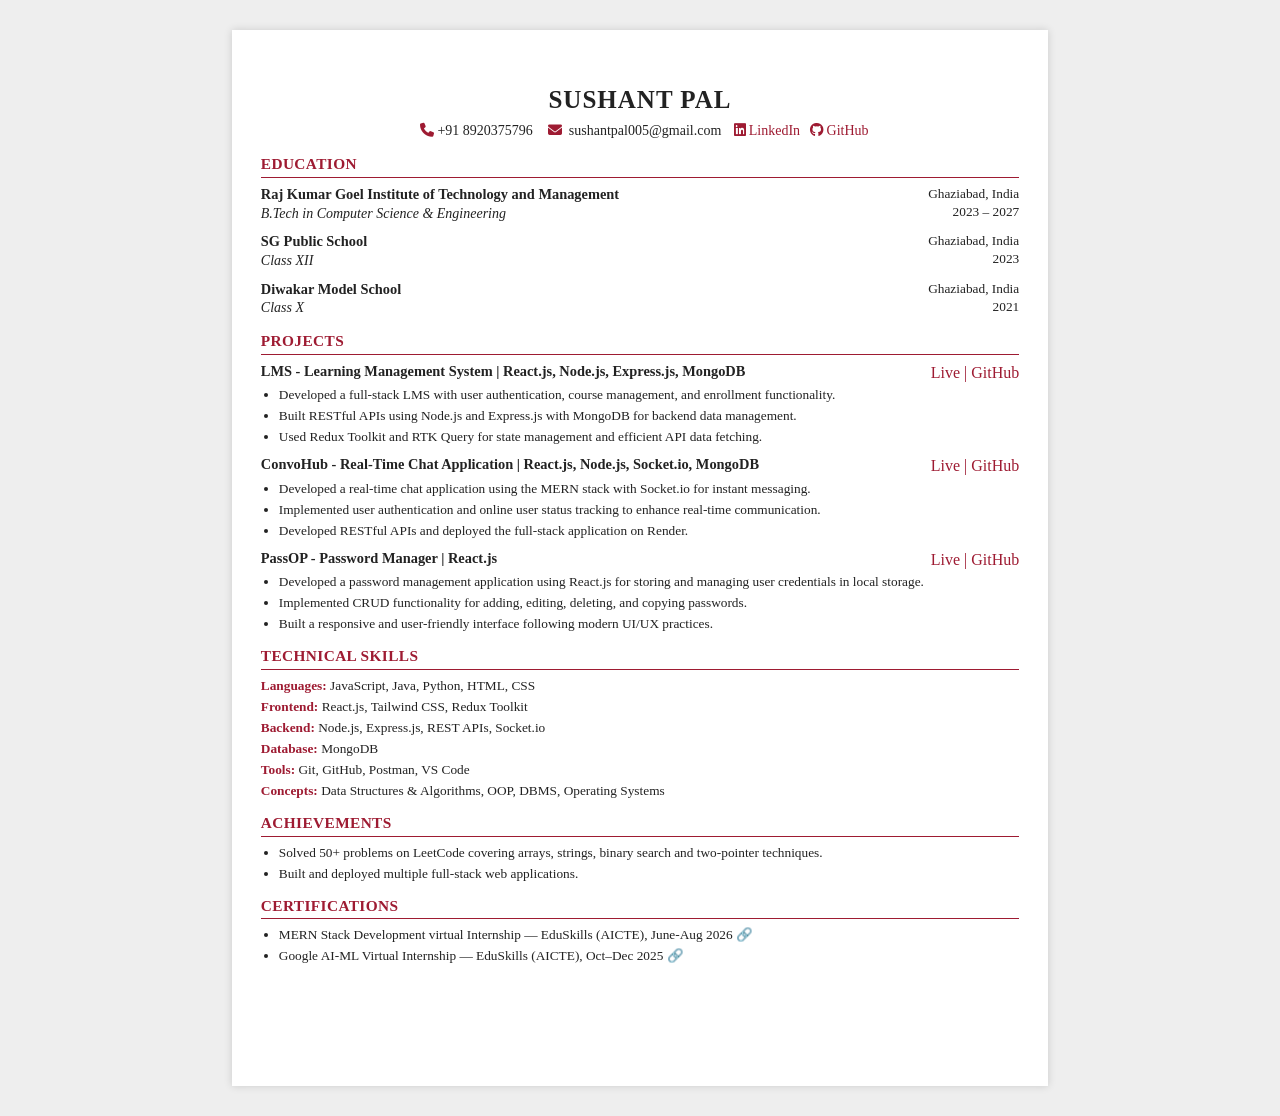
==== index.html @ 18d38f1f "updated resume" ====
<!DOCTYPE html>
<html lang="en">

<head>
    <meta charset="UTF-8">
    <meta name="viewport" content="width=device-width, initial-scale=1.0">
    <title>Resume - Sushant Pal</title>
    <link rel="stylesheet" href="style.css">
    <link rel="stylesheet"
          href="https://cdnjs.cloudflare.com/ajax/libs/font-awesome/6.5.2/css/all.min.css">
</head>

<body>

    <div class="resume">

        <!-- HEADER -->
        <header class="header">
            <h1>SUSHANT PAL</h1>

            <div class="contact">
                <span></span>
                <span><i class="fa-solid fa-phone"></i>+91 8920375796</span>
                <span></span>
                <span><i class="fa-solid fa-envelope"></i> sushantpal005@gmail.com</span>
                <span></span>
                <a href="https://www.linkedin.com/in/sushant-pal-5a419035a/"><i class="fa-brands fa-linkedin"></i>LinkedIn</a>
                <span></span>
                <a href="https://github.com/sushantpal005-pixel"><i class="fa-brands fa-github"></i>GitHub</a>
            </div>
        </header>


        <!-- EDUCATION -->
        <section>
            <h2>EDUCATION</h2>

            <div class="entry">
                <div class="entry-header">
                    <div>
                        <h3>Raj Kumar Goel Institute of Technology and Management</h3>
                        <p class="degree">B.Tech in Computer Science & Engineering</p>
                    </div>

                    <div class="right">
                        <span>Ghaziabad, India</span>
                        <span>2023 – 2027</span>
                    </div>
                </div>

                
            </div>

            <div class="entry">
                <div class="entry-header">
                    <div>
                        <h3>SG Public School</h3>
                        <p class="degree">Class XII</p>
                    </div>

                    <div class="right">
                        <span>Ghaziabad, India</span>
                        <span>2023</span>
                    </div>
                </div>

                
            </div>

            <div class="entry">
                <div class="entry-header">
                    <div>
                        <h3>Diwakar Model School</h3>
                        <p class="degree">Class X</p>
                    </div>

                    <div class="right">
                        <span>Ghaziabad, India</span>
                        <span>2021</span>
                    </div>
                </div>

                
            </div>
        </section>

        <!--
         EXPERIENCE 
        <section>
            <h2>EXPERIENCE</h2>

            <div class="entry">
                <div class="entry-header">
                    <div>
                        <h3>Software Developer Intern</h3>
                        <p class="company">Company Name</p>
                    </div>

                    <div class="right">
                        <span>Delhi, India</span>
                        <span>Jun 2025 – Aug 2025</span>
                    </div>
                </div>

                <ul>
                    <li>
                        Developed responsive web applications using React.js,
                        Node.js and MongoDB.
                    </li>

                    <li>
                        Designed and implemented REST APIs for authentication,
                        user management and application data.
                    </li>

                    <li>
                        Improved application performance and reduced API
                        response time by 25%.
                    </li>
                </ul>
            </div>
        </section>
-->

        <!-- PROJECTS -->
        <section>
            <h2>PROJECTS</h2>

            <div class="entry">
                <div class="entry-header">
                    <div>
                        <h3>LMS - Learning Management System | React.js, Node.js, Express.js, MongoDB</h3>
                    </div>

                    <span class="live">
                        <a href="https://lms-onlinelearning.onrender.com/">Live | </a>
                        <a href="https://github.com/sushantpal005-pixel/LMS-Deploy">GitHub</a>
                    </span>
                </div>

                <ul>
                    <li>
                        Developed a full-stack LMS with user authentication, course management, and enrollment functionality.
                    </li>

                    <li>
                        Built RESTful APIs using Node.js and Express.js with MongoDB for backend data management.
                    </li>

                    <li>
                        Used Redux Toolkit and RTK Query for state management and efficient API data fetching.
                    </li>
                </ul>
            </div>


            <div class="entry">
                <div class="entry-header">
                    <div>
                        <h3>ConvoHub - Real-Time Chat Application | React.js, Node.js, Socket.io, MongoDB</h3>
                    </div>

                    <div class="live">
                        <a href="https://convohub-ju3o.onrender.com/">Live | </a>
                        <a href="https://github.com/sushantpal005-pixel/convoHub-mern">GitHub</a>
                    </div>
                </div>

                <ul>
                    <li>
                        Developed a real-time chat application using the MERN stack with Socket.io for instant messaging.
                    </li>

                    <li>
                        Implemented user authentication and online user status tracking to enhance real-time communication.
                    </li>
                    <li>
                        Developed RESTful APIs and deployed the full-stack application on Render.
                    </li>
                </ul>
            </div>


            <div class="entry">
                <div class="entry-header">
                    <div>
                        <h3>PassOP - Password Manager | React.js</h3>
                    </div>

                    <div class="live">
                        <a href="https://pass-op-react.vercel.app/">Live | </a>
                        <a href="https://github.com/sushantpal005-pixel/PassOP-react">GitHub</a>
                    </div>
                </div>

                <ul>
                    <li>
                        Developed a password management application using React.js for storing and managing user credentials in local storage.
                    </li>
                    <li>
                        Implemented CRUD functionality for adding, editing, deleting, and copying passwords.
                    </li>
                    <li>
                        Built a responsive and user-friendly interface following modern UI/UX practices.
                    </li>
                </ul>
            </div>



        </section>


        <!-- TECHNICAL SKILLS -->
        <section>
            <h2>TECHNICAL SKILLS</h2>

            <div class="skills">
                <p>
                    <strong>Languages:</strong>
                    JavaScript, Java, Python, HTML, CSS
                </p>

                <p>
                    <strong>Frontend:</strong>
                    React.js, Tailwind CSS, Redux Toolkit
                </p>

                <p>
                    <strong>Backend:</strong>
                    Node.js, Express.js, REST APIs, Socket.io
                </p>

                <p>
                    <strong>Database:</strong>
                    MongoDB
                </p>

                <p>
                    <strong>Tools:</strong>
                    Git, GitHub, Postman, VS Code
                </p>

                <p>
                    <strong>Concepts:</strong>
                    Data Structures & Algorithms, OOP, DBMS, Operating Systems
                </p>
            </div>
        </section>


        <!-- ACHIEVEMENTS -->
        <section>
            <h2>ACHIEVEMENTS</h2>

            <ul>
                <li>
                    Solved 50+ problems on LeetCode covering arrays,
                    strings, binary search and two-pointer techniques.
                </li>

                <li>
                    Built and deployed multiple full-stack web applications.
                </li>
            </ul>
        </section>


        <!-- CERTIFICATIONS -->
        <section>
            <h2>CERTIFICATIONS</h2>

            <div class="entry">
                <ul>
                    <li>
                        MERN Stack Development virtual Internship — EduSkills (AICTE), June-Aug 2026
                        <a href="https://drive.google.com/file/d/1YfRNL2fvGr2Np6_k_UJyIWedV8DKwiIe/view"
                            target="_blank">🔗</a> 
                    </li>
                    <li>
                        Google AI-ML Virtual Internship — EduSkills (AICTE), Oct–Dec 2025
                        <a href="https://drive.google.com/file/d/1X8uutxvXl7afaY8rcq-pn6VbrRrVUR4I/view"
                            target="_blank">🔗</a>
                    </li>

                </ul>
            </div>
        </section>

    </div>

</body>

</html>
---- style.css ----
/* ================================
   HARVARD STYLE RESUME
   ================================ */

* {
    margin: 0;
    padding: 0;
    box-sizing: border-box;
}

body {
    background: #eeeeee;
    font-family: "Times New Roman", Times, serif;
    color: #222;
    line-height: 1.35;
}


/* ================================
   RESUME PAGE
   ================================ */

.contact i {
    color: #9e1b32;
    margin-right: 3px;
}
/* 
.resume {
    width: 8.5in;
    min-height: 11in;
    margin: 30px auto;
    padding: 0.55in 0.65in;

    background: white;

    box-shadow: 0 0 8px rgba(0, 0, 0, 0.15);
} */

.resume {
    width: 8.5in;
    min-height: 11in;
    margin: 30px auto;
    padding: 0.55in 0.3in;
    background: white;
    box-shadow: 0 0 8px rgba(0, 0, 0, 0.15);
}


/* ================================
   HEADER
   ================================ */

.header {
    text-align: center;
    margin-bottom: 14px;
}

.header h1 {
    font-size: 25px;
    font-weight: bold;
    letter-spacing: 1px;
    margin-bottom: 5px;
}

.contact {
    font-size: 10.5pt;
}

.contact span {
    margin: 0 3px;
}

a {
    color: #9e1b32;
    text-decoration: none;
}

a:hover {
    text-decoration: underline;
}


/* ================================
   SECTION
   ================================ */

section {
    margin-top: 13px;
}

section h2 {
    font-size: 11.5pt;
    font-weight: bold;

    color: #9e1b32;

    border-bottom: 1.5px solid #9e1b32;

    padding-bottom: 2px;
    margin-bottom: 7px;

    letter-spacing: 0.4px;
}


/* ================================
   ENTRY
   ================================ */

.entry {
    margin-bottom: 9px;
}

.entry-header {
    display: flex;
    justify-content: space-between;
    align-items: flex-start;
}

.entry-header h3 {
    font-size: 10.8pt;
    font-weight: bold;
}

.degree,
.company {
    font-size: 10.5pt;
    font-style: italic;
}

.right {
    display: flex;
    flex-direction: column;
    text-align: right;

    font-size: 10pt;
    white-space: nowrap;
}

.left {
    display: flex;
    text-align: right;
    font-size: 10pt;
    white-space: nowrap;
}


/* ================================
   BODY TEXT
   ================================ */

.details {
    font-size: 10pt;
    margin-top: 2px;
}

ul {
    margin-top: 3px;
    padding-left: 18px;
}

li {
    font-size: 10pt;
    margin-bottom: 3px;
}

p {
    font-size: 10pt;
}


/* ================================
   SKILLS
   ================================ */

.skills p {
    margin-bottom: 3px;
}

.skills strong {
    color: #9e1b32;
}


/* ================================
   PRINT
   ================================ */

@media print {

    body {
        background: white;
    }

    .resume {
    width: 100%;
    min-height: auto;
    margin: 0;
    padding: 0.5in 0.3in;
    box-shadow: none;
}

    a {
        color: #9e1b32;
    }
}


/* ================================
   MOBILE
   ================================ */

@media screen and (max-width: 900px) {

    .resume {
        width: 95%;
        min-height: auto;
        margin: 10px auto;
        padding: 30px;
    }

    .entry-header {
        gap: 20px;
    }
}

@media screen and (max-width: 600px) {

    .resume {
        width: 100%;
        min-height: auto;
        padding: 15px 10px;
        margin: 0;
        box-shadow: none;
    }

    .header {
        margin-bottom: 10px;
    }

    .header h1 {
        font-size: 22px;
    }

    .contact {
        font-size: 9.5pt;
        line-height: 1.5;
    }

    section {
        margin-top: 10px;
    }

    section h2 {
        font-size: 11pt;
    }

    .entry-header {
        flex-direction: column;
    }

    .right {
        text-align: left;
        margin-top: 2px;
    }

    .details,
    li,
    p {
        font-size: 9.5pt;
    }
}
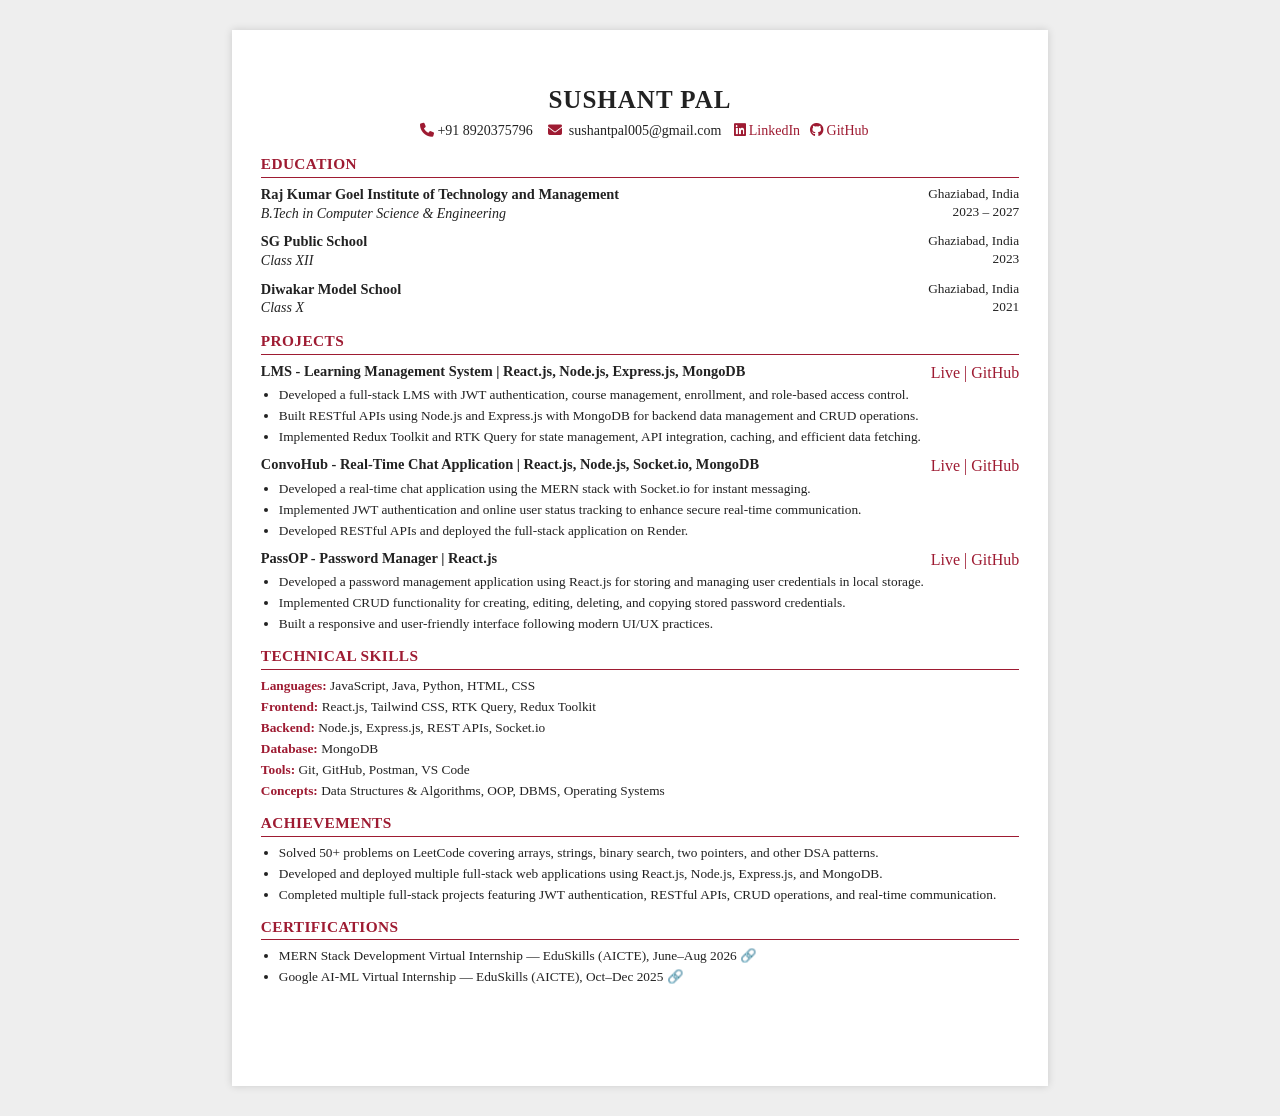
==== commit 9f4872eb: "updated resume" ====
--- a/index.html
+++ b/index.html
@@ -140,15 +140,18 @@
 
                 <ul>
                     <li>
-                        Developed a full-stack LMS with user authentication, course management, and enrollment functionality.
-                    </li>
-
-                    <li>
-                        Built RESTful APIs using Node.js and Express.js with MongoDB for backend data management.
-                    </li>
-
-                    <li>
-                        Used Redux Toolkit and RTK Query for state management and efficient API data fetching.
+                        <!-- Developed a full-stack LMS with user authentication, course management, and enrollment functionality. -->
+                        Developed a full-stack LMS with JWT authentication, course management, enrollment, and role-based access control.
+                    </li>
+
+                    <li>
+                        <!-- Built RESTful APIs using Node.js and Express.js with MongoDB for backend data management. -->
+                        Built RESTful APIs using Node.js and Express.js with MongoDB for backend data management and CRUD operations.
+                    </li>
+
+                    <li>
+                        <!-- Used Redux Toolkit and RTK Query for state management and efficient API data fetching. -->
+                        Implemented Redux Toolkit and RTK Query for state management, API integration, caching, and efficient data fetching.
                     </li>
                 </ul>
             </div>
@@ -172,7 +175,8 @@
                     </li>
 
                     <li>
-                        Implemented user authentication and online user status tracking to enhance real-time communication.
+                        <!-- Implemented user authentication and online user status tracking to enhance real-time communication. -->
+                         Implemented JWT authentication and online user status tracking to enhance secure real-time communication.
                     </li>
                     <li>
                         Developed RESTful APIs and deployed the full-stack application on Render.
@@ -198,7 +202,8 @@
                         Developed a password management application using React.js for storing and managing user credentials in local storage.
                     </li>
                     <li>
-                        Implemented CRUD functionality for adding, editing, deleting, and copying passwords.
+                        <!-- Implemented CRUD functionality for adding, editing, deleting, and copying passwords. -->
+                         Implemented CRUD functionality for creating, editing, deleting, and copying stored password credentials.
                     </li>
                     <li>
                         Built a responsive and user-friendly interface following modern UI/UX practices.
@@ -223,7 +228,7 @@
 
                 <p>
                     <strong>Frontend:</strong>
-                    React.js, Tailwind CSS, Redux Toolkit
+                    React.js, Tailwind CSS, RTK Query, Redux Toolkit
                 </p>
 
                 <p>
@@ -255,13 +260,16 @@
 
             <ul>
                 <li>
-                    Solved 50+ problems on LeetCode covering arrays,
-                    strings, binary search and two-pointer techniques.
+                    Solved 50+ problems on LeetCode covering arrays, strings, binary
+                    search, two pointers, and other DSA patterns.
                 </li>
 
                 <li>
-                    Built and deployed multiple full-stack web applications.
+                    Developed and deployed multiple full-stack web applications using
+                    React.js, Node.js, Express.js, and MongoDB.
+
                 </li>
+                <li> Completed multiple full-stack projects featuring JWT authentication, RESTful APIs, CRUD operations, and real-time communication. </li>
             </ul>
         </section>
 
@@ -273,7 +281,7 @@
             <div class="entry">
                 <ul>
                     <li>
-                        MERN Stack Development virtual Internship — EduSkills (AICTE), June-Aug 2026
+                        MERN Stack Development Virtual Internship — EduSkills (AICTE), June–Aug 2026
                         <a href="https://drive.google.com/file/d/1YfRNL2fvGr2Np6_k_UJyIWedV8DKwiIe/view"
                             target="_blank">🔗</a> 
                     </li>
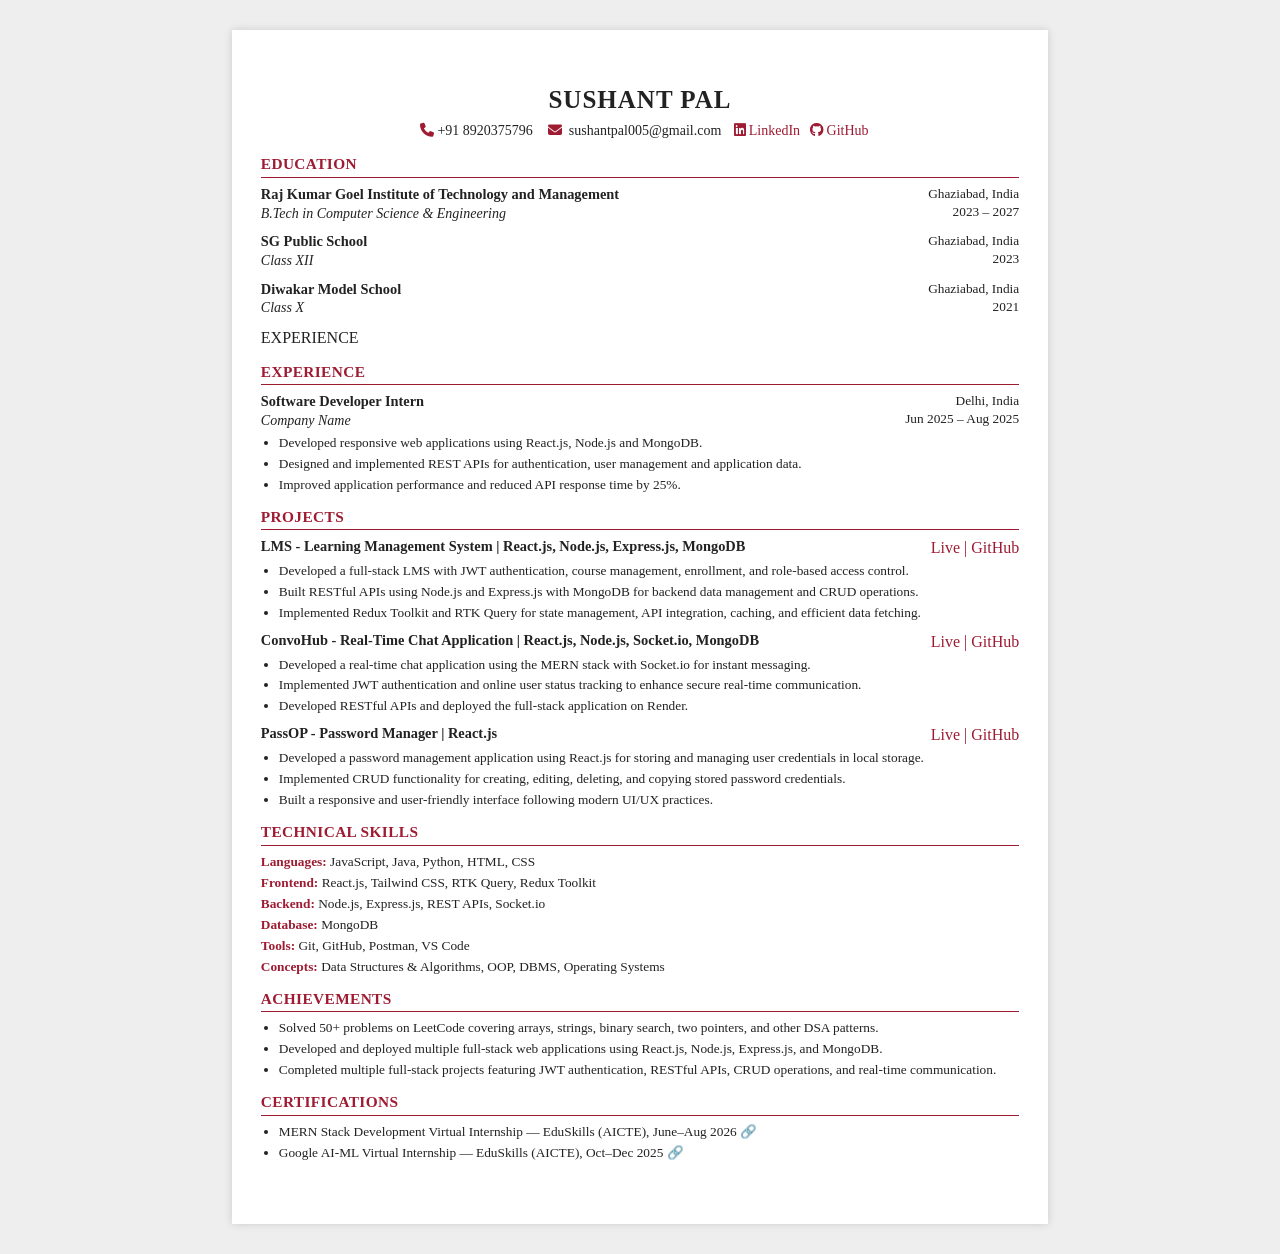
==== commit 30304492: "updated resume" ====
--- a/index.html
+++ b/index.html
@@ -84,7 +84,7 @@
             </div>
         </section>
 
-        <!--
+        
          EXPERIENCE 
         <section>
             <h2>EXPERIENCE</h2>
@@ -120,7 +120,6 @@
                 </ul>
             </div>
         </section>
--->
 
         <!-- PROJECTS -->
         <section>
@@ -140,17 +139,17 @@
 
                 <ul>
                     <li>
-                        <!-- Developed a full-stack LMS with user authentication, course management, and enrollment functionality. -->
+                        
                         Developed a full-stack LMS with JWT authentication, course management, enrollment, and role-based access control.
                     </li>
 
                     <li>
-                        <!-- Built RESTful APIs using Node.js and Express.js with MongoDB for backend data management. -->
+                        
                         Built RESTful APIs using Node.js and Express.js with MongoDB for backend data management and CRUD operations.
                     </li>
 
                     <li>
-                        <!-- Used Redux Toolkit and RTK Query for state management and efficient API data fetching. -->
+                        
                         Implemented Redux Toolkit and RTK Query for state management, API integration, caching, and efficient data fetching.
                     </li>
                 </ul>
--- a/style.css
+++ b/style.css
@@ -1,6 +1,4 @@
-/* ================================
-   HARVARD STYLE RESUME
-   ================================ */
+
 
 * {
     margin: 0;
@@ -16,25 +14,13 @@
 }
 
 
-/* ================================
-   RESUME PAGE
-   ================================ */
+
 
 .contact i {
     color: #9e1b32;
     margin-right: 3px;
 }
-/* 
-.resume {
-    width: 8.5in;
-    min-height: 11in;
-    margin: 30px auto;
-    padding: 0.55in 0.65in;
-
-    background: white;
-
-    box-shadow: 0 0 8px rgba(0, 0, 0, 0.15);
-} */
+
 
 .resume {
     width: 8.5in;
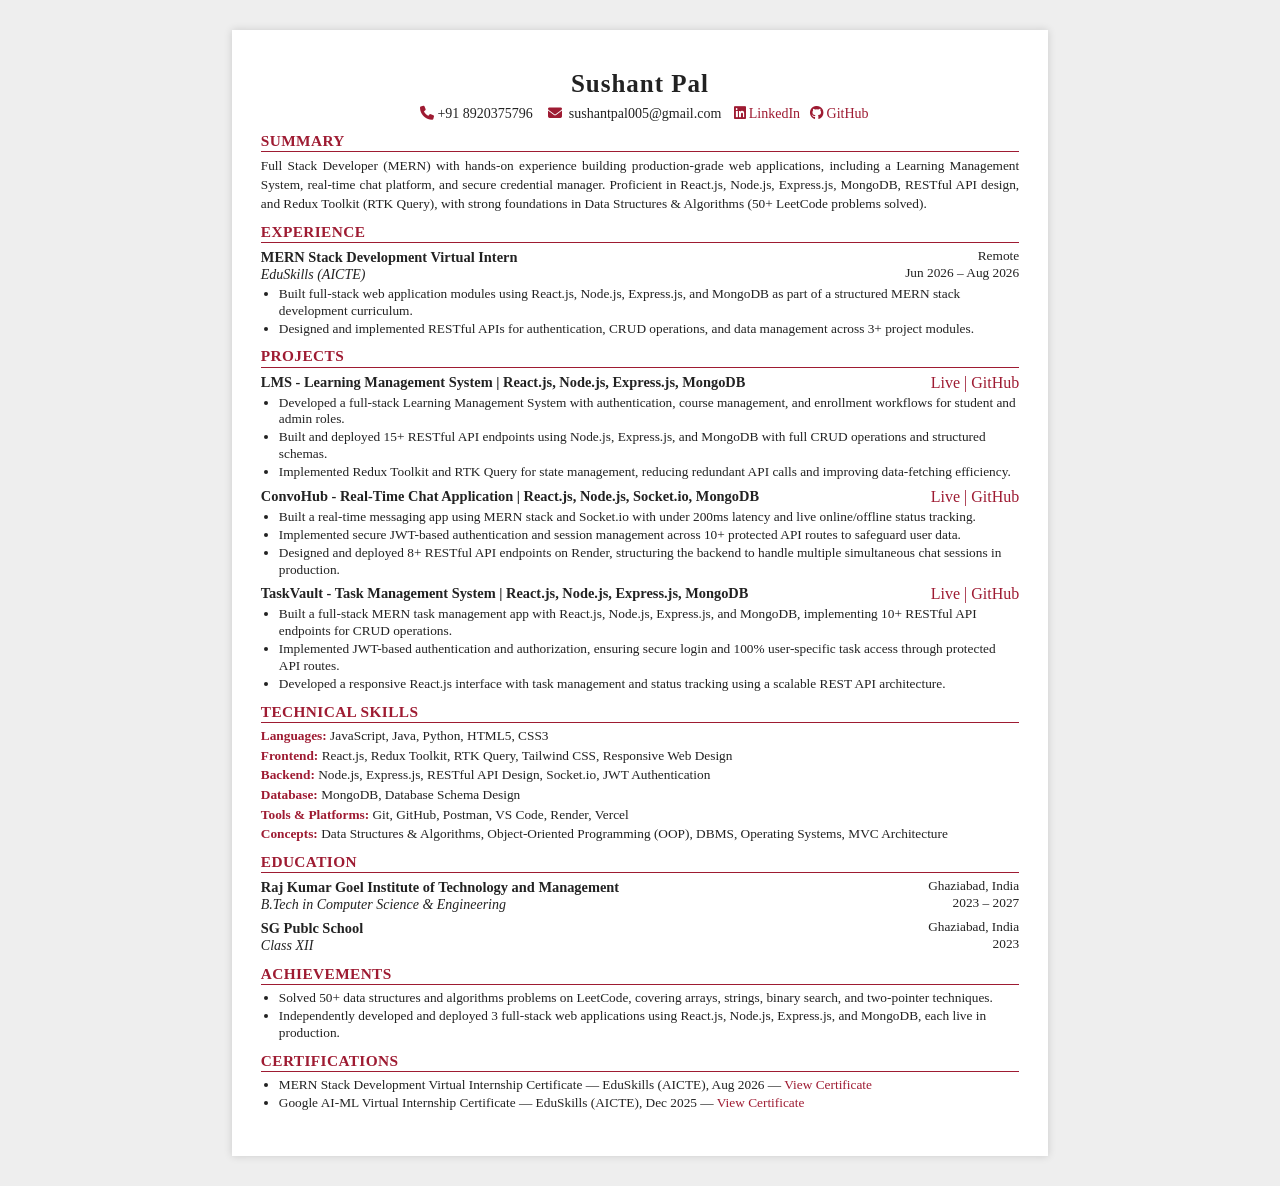
==== commit 548686b4: "Update Resume" ====
--- a/index.html
+++ b/index.html
@@ -1,301 +1,536 @@
-<!DOCTYPE html>
+<!doctype html>
 <html lang="en">
-
-<head>
-    <meta charset="UTF-8">
-    <meta name="viewport" content="width=device-width, initial-scale=1.0">
+  <head>
+    <meta charset="UTF-8" />
+    <meta name="viewport" content="width=device-width, initial-scale=1.0" />
     <title>Resume - Sushant Pal</title>
-    <link rel="stylesheet" href="style.css">
-    <link rel="stylesheet"
-          href="https://cdnjs.cloudflare.com/ajax/libs/font-awesome/6.5.2/css/all.min.css">
-</head>
-
-<body>
-
+    <link
+      rel="stylesheet"
+      href="https://cdnjs.cloudflare.com/ajax/libs/font-awesome/6.5.2/css/all.min.css"
+    />
+    <style>
+      /* ================================
+         HARVARD STYLE RESUME
+         ================================ */
+      * {
+        margin: 0;
+        padding: 0;
+        box-sizing: border-box;
+      }
+      body {
+        background: #eeeeee;
+        font-family: "Times New Roman", Times, serif;
+        color: #222;
+        line-height: 1.25;
+      }
+      /* ================================
+         RESUME PAGE
+         ================================ */
+      .contact i {
+        color: #9e1b32;
+        margin-right: 3px;
+      }
+      .resume {
+        width: 8.5in;
+        min-height: 11in;
+        margin: 30px auto;
+        padding: 0.4in 0.3in;
+        background: white;
+        box-shadow: 0 0 8px rgba(0, 0, 0, 0.15);
+      }
+      /* ================================
+         HEADER
+         ================================ */
+      .header {
+        text-align: center;
+        margin-bottom: 8px;
+      }
+      .header h1 {
+        font-size: 25px;
+        font-weight: bold;
+        letter-spacing: 1px;
+        margin-bottom: 5px;
+      }
+      .contact {
+        font-size: 10.5pt;
+      }
+      .contact span {
+        margin: 0 3px;
+      }
+      a {
+        color: #9e1b32;
+        text-decoration: none;
+      }
+      a:hover {
+        text-decoration: underline;
+      }
+      /* ================================
+         SECTION
+         ================================ */
+      section {
+        margin-top: 9px;
+      }
+      section h2 {
+        font-size: 11.5pt;
+        font-weight: bold;
+        color: #9e1b32;
+        border-bottom: 1.5px solid #9e1b32;
+        padding-bottom: 1px;
+        margin-bottom: 5px;
+        letter-spacing: 0.4px;
+      }
+      /* ================================
+         SUMMARY
+         ================================ */
+      .summary {
+        font-size: 10pt;
+        text-align: justify;
+        line-height: 1.4;
+      }
+      /* ================================
+         ENTRY
+         ================================ */
+      .entry {
+        margin-bottom: 6px;
+      }
+      .entry-header {
+        display: flex;
+        justify-content: space-between;
+        align-items: flex-start;
+      }
+      .entry-header h3 {
+        font-size: 10.8pt;
+        font-weight: bold;
+      }
+      .degree,
+      .company {
+        font-size: 10.5pt;
+        font-style: italic;
+      }
+      .right {
+        display: flex;
+        flex-direction: column;
+        text-align: right;
+        font-size: 10pt;
+        white-space: nowrap;
+      }
+      .left {
+        display: flex;
+        text-align: right;
+        font-size: 10pt;
+        white-space: nowrap;
+      }
+      /* ================================
+         BODY TEXT
+         ================================ */
+      .details {
+        font-size: 10pt;
+        margin-top: 2px;
+      }
+      ul {
+        margin-top: 2px;
+        padding-left: 18px;
+      }
+      li {
+        font-size: 10pt;
+        margin-bottom: 1.5px;
+      }
+      p {
+        font-size: 10pt;
+      }
+      /* ================================
+         SKILLS
+         ================================ */
+      .skills p {
+        margin-bottom: 3px;
+      }
+      .skills strong {
+        color: #9e1b32;
+      }
+      /* ================================
+         PRINT
+         ================================ */
+      @page {
+        size: A4;
+        margin: 0.25in;
+      }
+      @media print {
+        body {
+          background: white;
+        }
+        .resume {
+          width: 100%;
+          min-height: auto;
+          margin: 0;
+          padding: 0;
+          box-shadow: none;
+        }
+        a {
+          color: #9e1b32;
+        }
+      }
+      /* ================================
+         MOBILE
+         ================================ */
+      @media screen and (max-width: 900px) {
+        .resume {
+          width: 95%;
+          min-height: auto;
+          margin: 10px auto;
+          padding: 30px;
+        }
+        .entry-header {
+          gap: 20px;
+        }
+      }
+      @media screen and (max-width: 600px) {
+        .resume {
+          width: 100%;
+          min-height: auto;
+          padding: 15px 10px;
+          margin: 0;
+          box-shadow: none;
+        }
+        .header {
+          margin-bottom: 10px;
+        }
+        .header h1 {
+          font-size: 22px;
+        }
+        .contact {
+          font-size: 9.5pt;
+          line-height: 1.5;
+        }
+        section {
+          margin-top: 10px;
+        }
+        section h2 {
+          font-size: 11pt;
+        }
+        .entry-header {
+          flex-direction: column;
+        }
+        .right {
+          text-align: left;
+          margin-top: 2px;
+        }
+        .details,
+        li,
+        p {
+          font-size: 9.5pt;
+        }
+      }
+    </style>
+  </head>
+
+  <body>
     <div class="resume">
-
-        <!-- HEADER -->
-        <header class="header">
-            <h1>SUSHANT PAL</h1>
-
-            <div class="contact">
-                <span></span>
-                <span><i class="fa-solid fa-phone"></i>+91 8920375796</span>
-                <span></span>
-                <span><i class="fa-solid fa-envelope"></i> sushantpal005@gmail.com</span>
-                <span></span>
-                <a href="https://www.linkedin.com/in/sushant-pal-5a419035a/"><i class="fa-brands fa-linkedin"></i>LinkedIn</a>
-                <span></span>
-                <a href="https://github.com/sushantpal005-pixel"><i class="fa-brands fa-github"></i>GitHub</a>
-            </div>
-        </header>
-
-
-        <!-- EDUCATION -->
-        <section>
-            <h2>EDUCATION</h2>
-
-            <div class="entry">
-                <div class="entry-header">
-                    <div>
-                        <h3>Raj Kumar Goel Institute of Technology and Management</h3>
-                        <p class="degree">B.Tech in Computer Science & Engineering</p>
-                    </div>
-
-                    <div class="right">
-                        <span>Ghaziabad, India</span>
-                        <span>2023 – 2027</span>
-                    </div>
-                </div>
-
-                
-            </div>
-
-            <div class="entry">
-                <div class="entry-header">
-                    <div>
-                        <h3>SG Public School</h3>
-                        <p class="degree">Class XII</p>
-                    </div>
-
-                    <div class="right">
-                        <span>Ghaziabad, India</span>
-                        <span>2023</span>
-                    </div>
-                </div>
-
-                
-            </div>
-
-            <div class="entry">
-                <div class="entry-header">
-                    <div>
-                        <h3>Diwakar Model School</h3>
-                        <p class="degree">Class X</p>
-                    </div>
-
-                    <div class="right">
-                        <span>Ghaziabad, India</span>
-                        <span>2021</span>
-                    </div>
-                </div>
-
-                
-            </div>
-        </section>
+      <!-- HEADER -->
+      <header class="header">
+        <h1>Sushant Pal</h1>
+
+        <div class="contact">
+          <span></span>
+          <span><i class="fa-solid fa-phone"></i>+91 8920375796</span>
+          <span></span>
+          <span><i class="fa-solid fa-envelope"></i> sushantpal005@gmail.com</span>
+          <span></span>
+          <a href="https://www.linkedin.com/in/sushant-pal-5a419035a/"
+            ><i class="fa-brands fa-linkedin"></i>LinkedIn</a
+          >
+          <span></span>
+          <a href="https://github.com/sushantpal005-pixel"
+            ><i class="fa-brands fa-github"></i>GitHub</a
+          >
+        </div>
+      </header>
+
+      <!-- SUMMARY -->
+      <section>
+        <h2>SUMMARY</h2>
+        <p class="summary">
+          Full Stack Developer (MERN) with hands-on experience building
+          production-grade web applications, including a Learning Management
+          System, real-time chat platform, and secure credential manager.
+          Proficient in React.js, Node.js, Express.js, MongoDB, RESTful API
+          design, and Redux Toolkit (RTK Query), with strong foundations in Data
+          Structures & Algorithms (50+ LeetCode problems solved).
+        </p>
+      </section>
+
+      <!-- EXPERIENCE -->
+      <section>
+        <h2>EXPERIENCE</h2>
+
+        <div class="entry">
+          <div class="entry-header">
+            <div>
+              <h3>MERN Stack Development Virtual Intern</h3>
+              <p class="company">EduSkills (AICTE)</p>
+            </div>
+
+            <div class="right">
+              <span>Remote</span>
+              <span>Jun 2026 – Aug 2026</span>
+            </div>
+          </div>
+
+          <ul>
+            <li>
+              Built full-stack web application modules using React.js, Node.js,
+              Express.js, and MongoDB as part of a structured MERN stack
+              development curriculum.
+            </li>
+            <li>
+              Designed and implemented RESTful APIs for authentication, CRUD
+              operations, and data management across 3+ project modules.
+            </li>
+          </ul>
+        </div>
 
         
-         EXPERIENCE 
-        <section>
-            <h2>EXPERIENCE</h2>
-
-            <div class="entry">
-                <div class="entry-header">
-                    <div>
-                        <h3>Software Developer Intern</h3>
-                        <p class="company">Company Name</p>
-                    </div>
-
-                    <div class="right">
-                        <span>Delhi, India</span>
-                        <span>Jun 2025 – Aug 2025</span>
-                    </div>
-                </div>
-
-                <ul>
-                    <li>
-                        Developed responsive web applications using React.js,
-                        Node.js and MongoDB.
-                    </li>
-
-                    <li>
-                        Designed and implemented REST APIs for authentication,
-                        user management and application data.
-                    </li>
-
-                    <li>
-                        Improved application performance and reduced API
-                        response time by 25%.
-                    </li>
-                </ul>
-            </div>
-        </section>
-
-        <!-- PROJECTS -->
-        <section>
-            <h2>PROJECTS</h2>
-
-            <div class="entry">
-                <div class="entry-header">
-                    <div>
-                        <h3>LMS - Learning Management System | React.js, Node.js, Express.js, MongoDB</h3>
-                    </div>
-
-                    <span class="live">
-                        <a href="https://lms-onlinelearning.onrender.com/">Live | </a>
-                        <a href="https://github.com/sushantpal005-pixel/LMS-Deploy">GitHub</a>
-                    </span>
-                </div>
-
-                <ul>
-                    <li>
-                        
-                        Developed a full-stack LMS with JWT authentication, course management, enrollment, and role-based access control.
-                    </li>
-
-                    <li>
-                        
-                        Built RESTful APIs using Node.js and Express.js with MongoDB for backend data management and CRUD operations.
-                    </li>
-
-                    <li>
-                        
-                        Implemented Redux Toolkit and RTK Query for state management, API integration, caching, and efficient data fetching.
-                    </li>
-                </ul>
-            </div>
-
-
-            <div class="entry">
-                <div class="entry-header">
-                    <div>
-                        <h3>ConvoHub - Real-Time Chat Application | React.js, Node.js, Socket.io, MongoDB</h3>
-                    </div>
-
-                    <div class="live">
-                        <a href="https://convohub-ju3o.onrender.com/">Live | </a>
-                        <a href="https://github.com/sushantpal005-pixel/convoHub-mern">GitHub</a>
-                    </div>
-                </div>
-
-                <ul>
-                    <li>
-                        Developed a real-time chat application using the MERN stack with Socket.io for instant messaging.
-                    </li>
-
-                    <li>
-                        <!-- Implemented user authentication and online user status tracking to enhance real-time communication. -->
-                         Implemented JWT authentication and online user status tracking to enhance secure real-time communication.
-                    </li>
-                    <li>
-                        Developed RESTful APIs and deployed the full-stack application on Render.
-                    </li>
-                </ul>
-            </div>
-
-
-            <div class="entry">
-                <div class="entry-header">
-                    <div>
-                        <h3>PassOP - Password Manager | React.js</h3>
-                    </div>
-
-                    <div class="live">
-                        <a href="https://pass-op-react.vercel.app/">Live | </a>
-                        <a href="https://github.com/sushantpal005-pixel/PassOP-react">GitHub</a>
-                    </div>
-                </div>
-
-                <ul>
-                    <li>
-                        Developed a password management application using React.js for storing and managing user credentials in local storage.
-                    </li>
-                    <li>
-                        <!-- Implemented CRUD functionality for adding, editing, deleting, and copying passwords. -->
-                         Implemented CRUD functionality for creating, editing, deleting, and copying stored password credentials.
-                    </li>
-                    <li>
-                        Built a responsive and user-friendly interface following modern UI/UX practices.
-                    </li>
-                </ul>
-            </div>
-
-
-
-        </section>
-
-
-        <!-- TECHNICAL SKILLS -->
-        <section>
-            <h2>TECHNICAL SKILLS</h2>
-
-            <div class="skills">
-                <p>
-                    <strong>Languages:</strong>
-                    JavaScript, Java, Python, HTML, CSS
-                </p>
-
-                <p>
-                    <strong>Frontend:</strong>
-                    React.js, Tailwind CSS, RTK Query, Redux Toolkit
-                </p>
-
-                <p>
-                    <strong>Backend:</strong>
-                    Node.js, Express.js, REST APIs, Socket.io
-                </p>
-
-                <p>
-                    <strong>Database:</strong>
-                    MongoDB
-                </p>
-
-                <p>
-                    <strong>Tools:</strong>
-                    Git, GitHub, Postman, VS Code
-                </p>
-
-                <p>
-                    <strong>Concepts:</strong>
-                    Data Structures & Algorithms, OOP, DBMS, Operating Systems
-                </p>
-            </div>
-        </section>
-
-
-        <!-- ACHIEVEMENTS -->
-        <section>
-            <h2>ACHIEVEMENTS</h2>
-
-            <ul>
-                <li>
-                    Solved 50+ problems on LeetCode covering arrays, strings, binary
-                    search, two pointers, and other DSA patterns.
-                </li>
-
-                <li>
-                    Developed and deployed multiple full-stack web applications using
-                    React.js, Node.js, Express.js, and MongoDB.
-
-                </li>
-                <li> Completed multiple full-stack projects featuring JWT authentication, RESTful APIs, CRUD operations, and real-time communication. </li>
-            </ul>
-        </section>
-
-
-        <!-- CERTIFICATIONS -->
-        <section>
-            <h2>CERTIFICATIONS</h2>
-
-            <div class="entry">
-                <ul>
-                    <li>
-                        MERN Stack Development Virtual Internship — EduSkills (AICTE), June–Aug 2026
-                        <a href="https://drive.google.com/file/d/1YfRNL2fvGr2Np6_k_UJyIWedV8DKwiIe/view"
-                            target="_blank">🔗</a> 
-                    </li>
-                    <li>
-                        Google AI-ML Virtual Internship — EduSkills (AICTE), Oct–Dec 2025
-                        <a href="https://drive.google.com/file/d/1X8uutxvXl7afaY8rcq-pn6VbrRrVUR4I/view"
-                            target="_blank">🔗</a>
-                    </li>
-
-                </ul>
-            </div>
-        </section>
-
+
+      <!-- PROJECTS -->
+      <section>
+        <h2>PROJECTS</h2>
+
+        <div class="entry">
+          <div class="entry-header">
+            <div>
+              <h3>
+                LMS - Learning Management System | React.js, Node.js,
+                Express.js, MongoDB
+              </h3>
+            </div>
+
+            <span class="live">
+              <a href="https://lms-onlinelearning.onrender.com/"
+                >Live |
+              </a>
+              <a href="https://github.com/sushantpal005-pixel/LMS-Deploy"
+                >GitHub</a
+              >
+            </span>
+          </div>
+
+          <ul>
+            <li>
+              Developed a full-stack Learning Management System with
+              authentication, course management, and enrollment workflows for
+              student and admin roles.
+            </li>
+            <li>
+              Built and deployed 15+ RESTful API endpoints using Node.js,
+              Express.js, and MongoDB with full CRUD operations and structured
+              schemas.
+            </li>
+            <li>
+              Implemented Redux Toolkit and RTK Query for state management,
+              reducing redundant API calls and improving data-fetching
+              efficiency.
+            </li>
+          </ul>
+        </div>
+
+        <div class="entry">
+          <div class="entry-header">
+            <div>
+              <h3>
+                ConvoHub - Real-Time Chat Application | React.js, Node.js,
+                Socket.io, MongoDB
+              </h3>
+            </div>
+
+            <div class="live">
+              <a href="https://convohub-ju3o.onrender.com/">Live | </a>
+              <a href="https://github.com/sushantpal005-pixel/convoHub-mern"
+                >GitHub</a
+              >
+            </div>
+          </div>
+
+          <ul>
+            <li>
+              Built a real-time messaging app using MERN stack and Socket.io
+              with under 200ms latency and live online/offline status tracking.
+            </li>
+            <li>
+              Implemented secure JWT-based authentication and session management
+              across 10+ protected API routes to safeguard user data.
+            </li>
+            <li>
+              Designed and deployed 8+ RESTful API endpoints on Render,
+              structuring the backend to handle multiple simultaneous chat
+              sessions in production.
+            </li>
+          </ul>
+        </div>
+
+        <div class="entry">
+          <div class="entry-header">
+            <div>
+              <h3>
+                TaskVault - Task Management System | React.js, Node.js,
+                Express.js, MongoDB
+              </h3>
+            </div>
+
+            <div class="live">
+              <a href="https://taskvault-q0fl.onrender.com">Live | </a>
+              <a href="https://github.com/sushantpal005-pixel/TaskVault">GitHub</a>
+            </div>
+          </div>
+
+          <ul>
+            <li>
+              Built a full-stack MERN task management app with React.js,
+              Node.js, Express.js, and MongoDB, implementing 10+ RESTful API
+              endpoints for CRUD operations.
+            </li>
+            <li>
+              Implemented JWT-based authentication and authorization, ensuring
+              secure login and 100% user-specific task access through protected
+              API routes.
+            </li>
+            <li>
+              Developed a responsive React.js interface with task management and
+              status tracking using a scalable REST API architecture.
+            </li>
+          </ul>
+        </div>
+      </section>
+
+      <!-- TECHNICAL SKILLS -->
+      <section>
+        <h2>TECHNICAL SKILLS</h2>
+
+        <div class="skills">
+          <p>
+            <strong>Languages:</strong>
+            JavaScript, Java, Python, HTML5, CSS3
+          </p>
+
+          <p>
+            <strong>Frontend:</strong>
+            React.js, Redux Toolkit, RTK Query, Tailwind CSS, Responsive Web
+            Design
+          </p>
+
+          <p>
+            <strong>Backend:</strong>
+            Node.js, Express.js, RESTful API Design, Socket.io, JWT
+            Authentication
+          </p>
+
+          <p>
+            <strong>Database:</strong>
+            MongoDB, Database Schema Design
+          </p>
+
+          <p>
+            <strong>Tools & Platforms:</strong>
+            Git, GitHub, Postman, VS Code, Render, Vercel
+          </p>
+
+          <p>
+            <strong>Concepts:</strong>
+            Data Structures & Algorithms, Object-Oriented Programming (OOP),
+            DBMS, Operating Systems, MVC Architecture
+          </p>
+        </div>
+      </section>
+
+      <section>
+        <h2>EDUCATION</h2>
+
+        <div class="entry">
+          <div class="entry-header">
+            <div>
+              <h3>Raj Kumar Goel Institute of Technology and Management</h3>
+              <p class="degree">B.Tech in Computer Science & Engineering</p>
+            </div>
+
+            <div class="right">
+              <span>Ghaziabad, India</span>
+              <span>2023 – 2027</span>
+            </div>
+          </div>
+        </div>
+
+        <div class="entry">
+          <div class="entry-header">
+            <div>
+              <h3>SG Publc School</h3>
+              <p class="degree">Class XII</p>
+            </div>
+
+            <div class="right">
+              <span>Ghaziabad, India</span>
+              <span>2023</span>
+            </div>
+          </div>
+        </div>
+
+        <!-- <div class="entry">
+          <div class="entry-header">
+            <div>
+              <h3>Sandhya Public School</h3>
+              <p class="degree">Class X</p>
+            </div>
+
+            <div class="right">
+              <span>Ghaziabad, India</span>
+              <span>2021</span>
+            </div>
+          </div>
+        </div> -->
+      </section>
+
+      <!-- ACHIEVEMENTS -->
+      <section>
+        <h2>ACHIEVEMENTS</h2>
+
+        <ul>
+          <li>
+            Solved 50+ data structures and algorithms problems on LeetCode,
+            covering arrays, strings, binary search, and two-pointer techniques.
+          </li>
+
+          <li>
+            Independently developed and deployed 3 full-stack web applications
+            using React.js, Node.js, Express.js, and MongoDB, each live in
+            production.
+          </li>
+        </ul>
+      </section>
+
+      <!-- CERTIFICATIONS -->
+      <section>
+        <h2>CERTIFICATIONS</h2>
+
+        <div class="entry">
+          <ul>
+            <li>
+              MERN Stack Development Virtual Internship Certificate — EduSkills
+              (AICTE), Aug 2026 —
+              <a
+                href="https://drive.google.com/file/d/1YfRNL2fvGr2Np6_k_UJyIWedV8DKwiIe/view"
+                target="_blank"
+                >View Certificate</a
+              >
+            </li>
+            <li>
+              Google AI-ML Virtual Internship Certificate — EduSkills (AICTE),
+              Dec 2025 —
+              <a
+                href="https://drive.google.com/file/d/1X8uutxvXl7afaY8rcq-pn6VbrRrVUR4I/view"
+                target="_blank"
+                >View Certificate</a
+              >
+            </li>
+          </ul>
+        </div>
+      </section>
     </div>
-
-</body>
-
+  </body>
 </html>
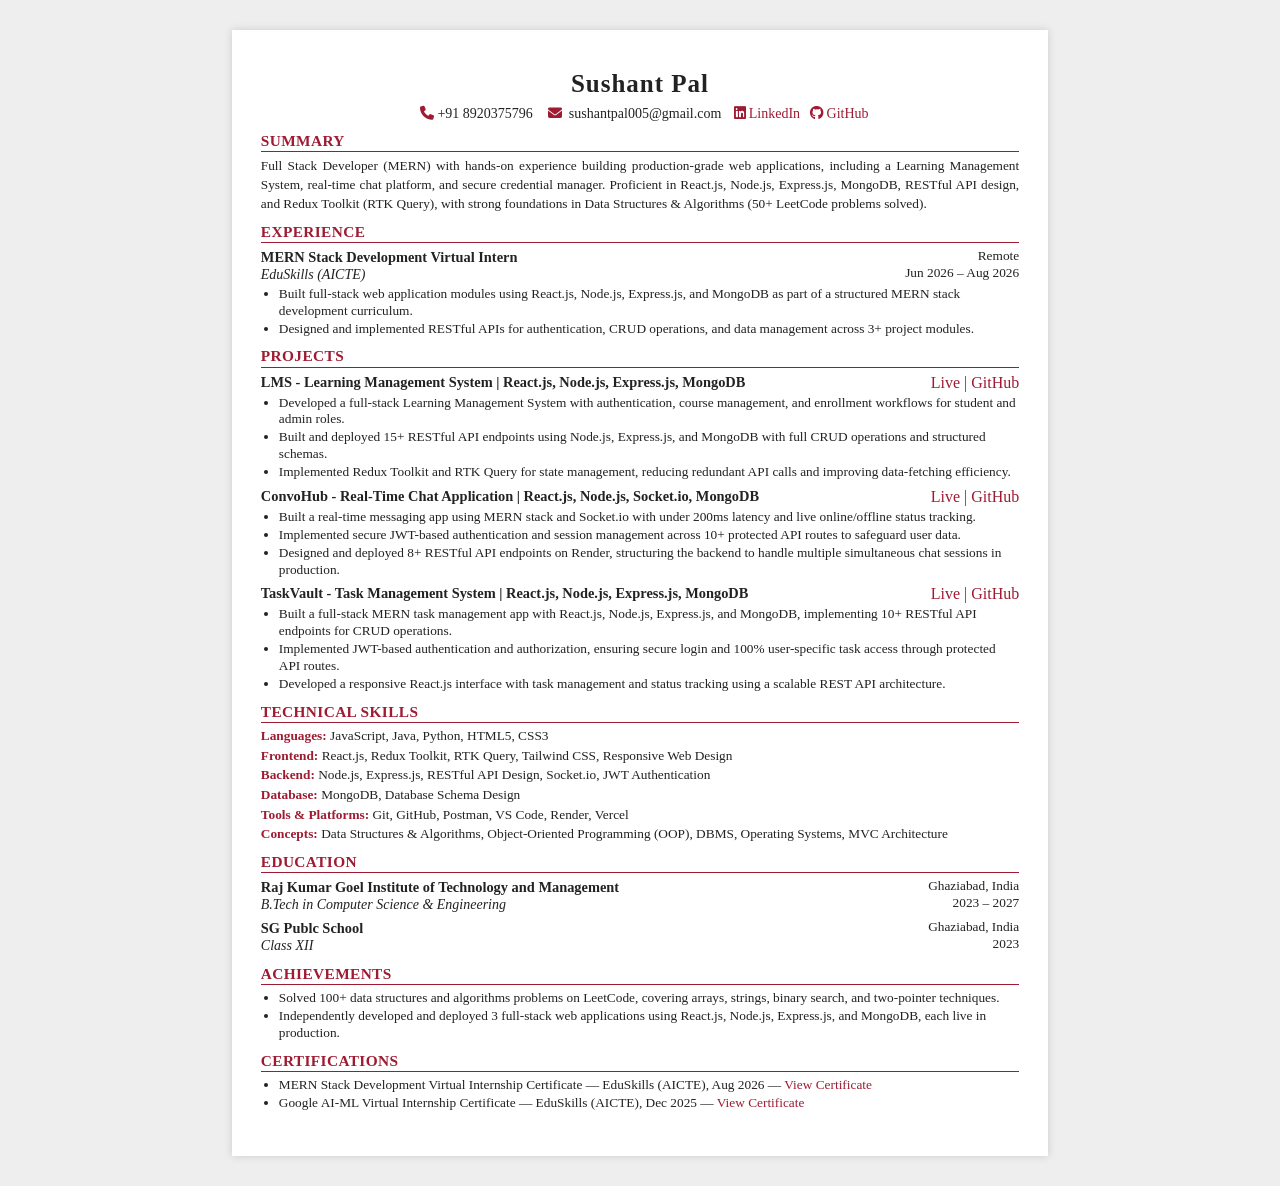
==== commit 40022e90: "Updated Resume" ====
--- a/index.html
+++ b/index.html
@@ -492,7 +492,7 @@
 
         <ul>
           <li>
-            Solved 50+ data structures and algorithms problems on LeetCode,
+            Solved 100+ data structures and algorithms problems on LeetCode,
             covering arrays, strings, binary search, and two-pointer techniques.
           </li>
 
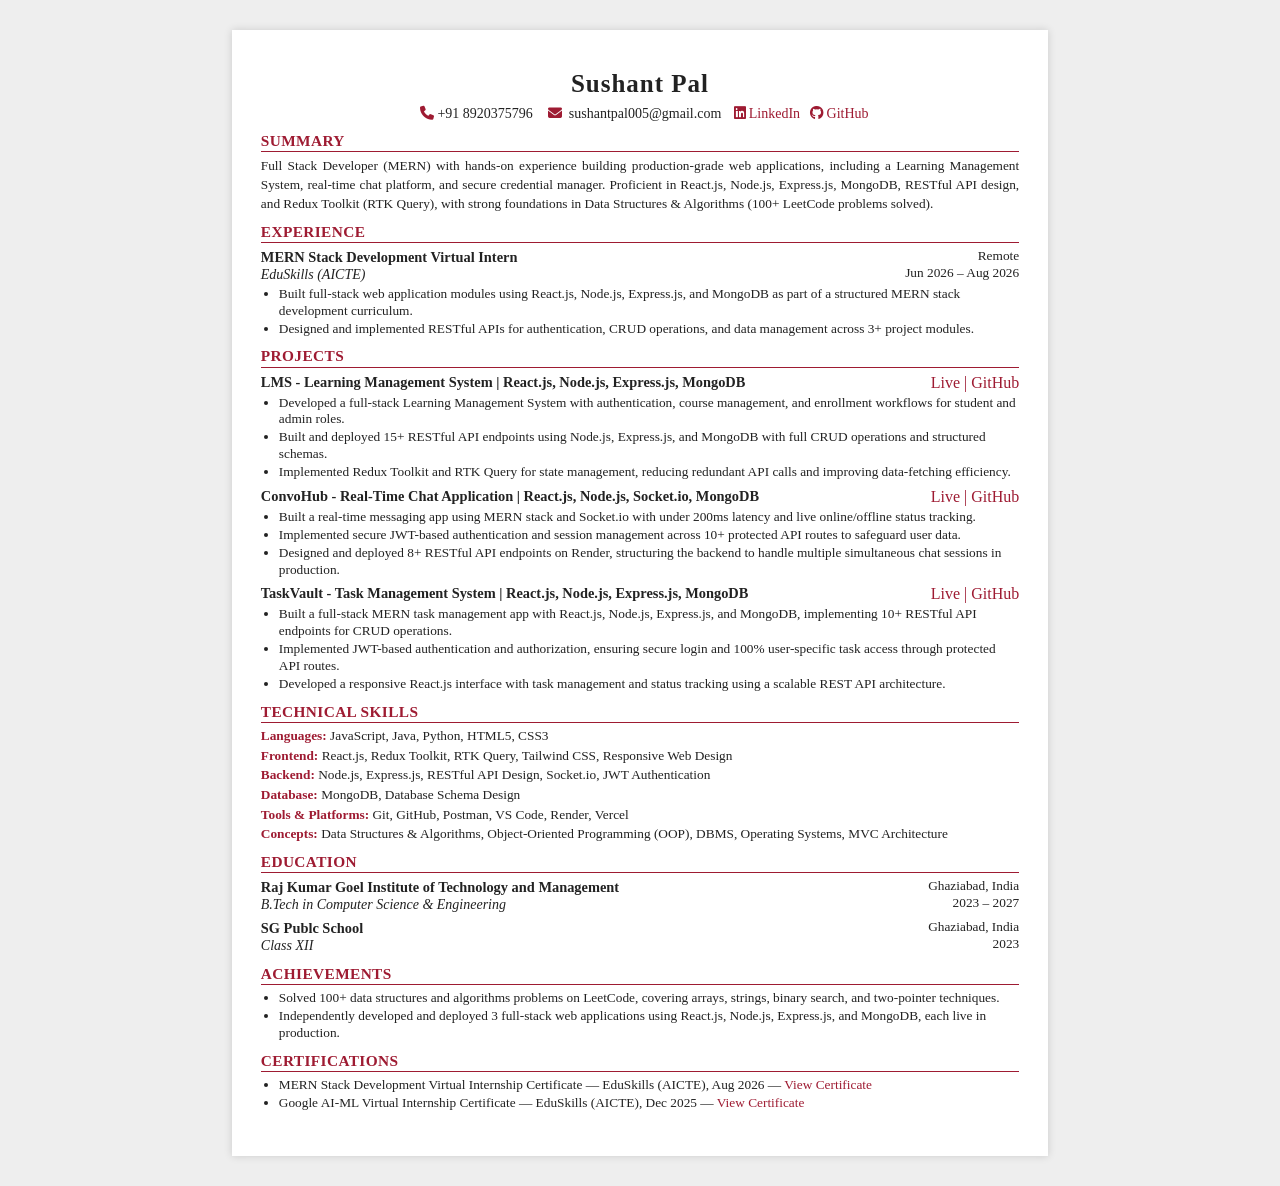
==== commit a5460260: "Updated Resume" ====
--- a/index.html
+++ b/index.html
@@ -254,7 +254,7 @@
           System, real-time chat platform, and secure credential manager.
           Proficient in React.js, Node.js, Express.js, MongoDB, RESTful API
           design, and Redux Toolkit (RTK Query), with strong foundations in Data
-          Structures & Algorithms (50+ LeetCode problems solved).
+          Structures & Algorithms (100+ LeetCode problems solved).
         </p>
       </section>
 
